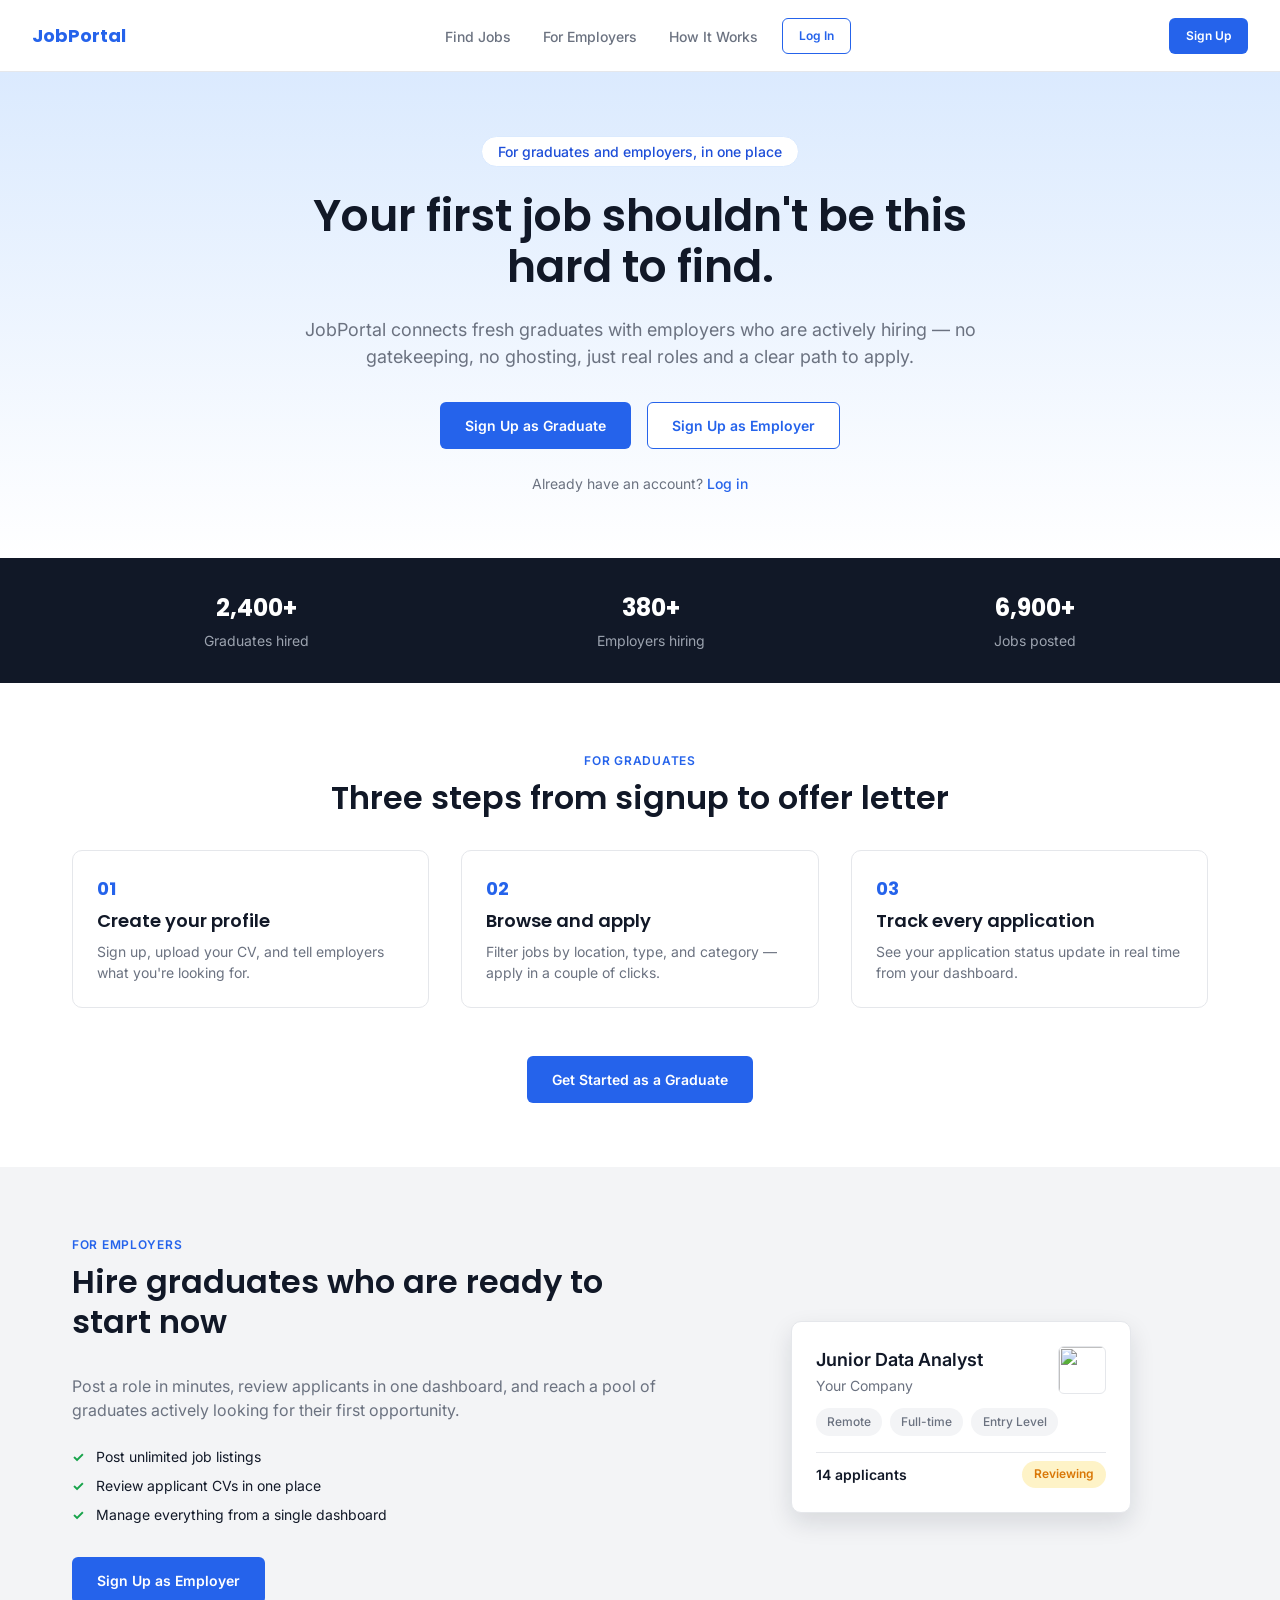
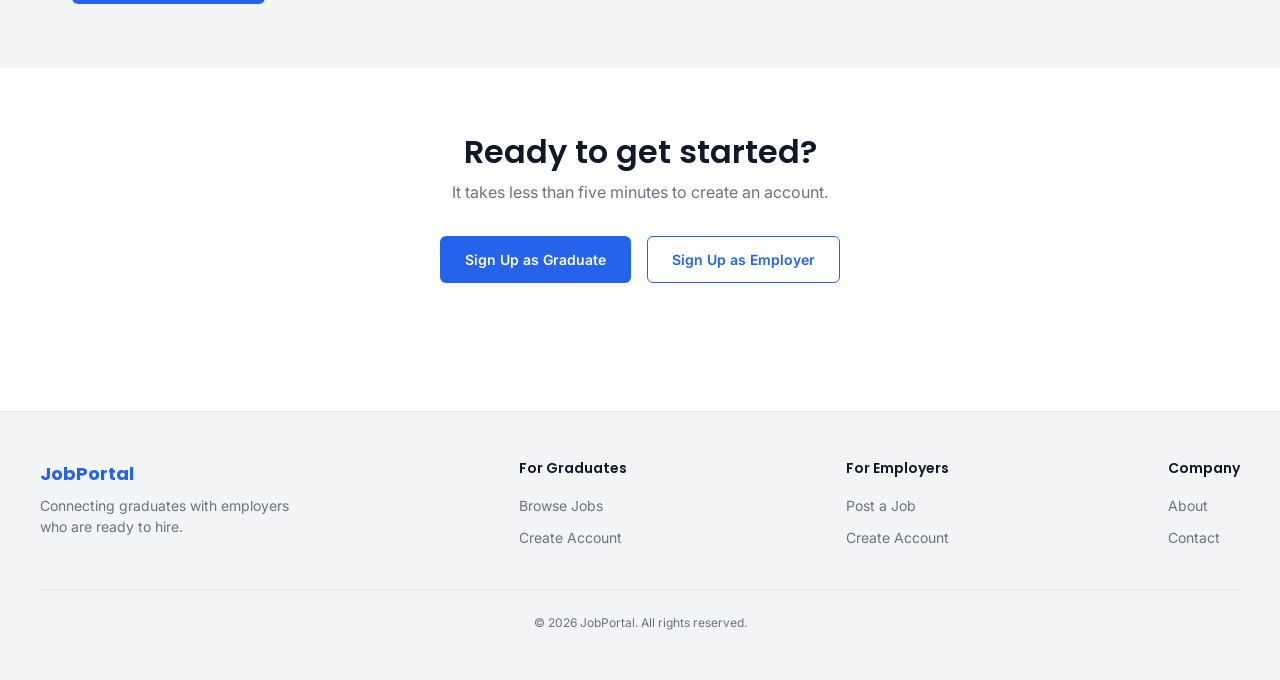
==== index.html @ 9f1671d1 "Add files via upload" ====
<!DOCTYPE html>
<html lang="en">
<head>
  <meta charset="UTF-8">
  <title>JobPortal — Where Graduates Meet Employers</title>
  <meta name="viewport" content="width=device-width, initial-scale=1.0">
  <meta name="description" content="JobPortal connects fresh graduates with employers ready to hire. Browse jobs, apply in minutes, or post a role and find your next hire.">
  <link rel="preconnect" href="https://fonts.googleapis.com">
  <link href="https://fonts.googleapis.com/css2?family=Poppins:wght@600;700&family=Inter:wght@400;500;600&display=swap" rel="stylesheet">
  <link rel="stylesheet" href="tokens.css">
  <link rel="stylesheet" href="components.css">
  <link rel="stylesheet" href="home.css">
</head>
<body>



  <!-- NAVBAR — all three states live here. JS shows exactly one based
       on auth state; the other two stay hidden via inline style. -->
  <nav class="navbar js-navbar-logged-out" id="navbar-logged-out">
    <a href="index.html" class="navbar__logo">JobPortal</a>
   <div class="navbar__mobile-menu js-navbar-links">
  <ul class="navbar__links">
     <li><a href="index.html">Find Jobs</a></li>
      <li><a href="#for-employers">For Employers</a></li>
      <li><a href="#how-it-works">How It Works</a></li>
  </ul>
  <a href="login.html" class="btn btn--secondary btn--sm">Log In</a>
</div>
<div class="navbar__actions">
  <a href="signup.html" class="btn btn--primary btn--sm">Sign Up</a>
</div>
    <button class="navbar__toggle js-navbar-toggle" aria-label="Open menu">&#9776;</button>
  </nav>

  <nav class="navbar js-navbar-graduate" id="navbar-graduate" style="display:none;">
    <a href="graduate-dashboard.html" class="navbar__logo">JobPortal</a>
     <div class="navbar__mobile-menu js-navbar-links">
  <ul class="navbar__links">
    <li><a href="listings.html">Find Jobs</a></li>
    <li><a href="graduate-dashboard.html">My Applications</a></li>
  </ul>
  <a href="edit-profile.html">
    <img src="https://via.placeholder.com/36" alt="Profile picture" class="navbar__avatar js-navbar-avatar">
  </a>
  <button class="btn btn--secondary btn--sm js-logout-btn">
    <span class="spinner js-logout-spinner" hidden></span>
    <span class="js-logout-text">Log Out</span>
  </button>
</div>
<div class="navbar__actions"></div>
    <button class="navbar__toggle js-navbar-toggle" aria-label="Open menu">&#9776;</button>
  </nav>

  <nav class="navbar js-navbar-employer" id="navbar-employer" style="display:none;">
    <a href="employer-dashboard.html" class="navbar__logo">JobPortal</a>
     <div class="navbar__mobile-menu js-navbar-links">
  <ul class="navbar__links">
    <li><a href="employer-dashboard.html">Dashboard</a></li>
    <li><a href="listings.html">Browse Listings</a></li>
    <li><a href="post-job.html">Post a Job</a></li>
  </ul>
  <a href="company-profile.html">
    <img src="https://via.placeholder.com/36" alt="Company logo" class="navbar__avatar js-navbar-avatar">
  </a>
  <button class="btn btn--secondary btn--sm js-logout-btn">
    <span class="spinner js-logout-spinner" hidden></span>
    <span class="js-logout-text">Log Out</span>
  </button>
</div>
<div class="navbar__actions">
  <a href="post-job.html" class="btn btn--primary btn--sm">+ Post Job</a>
</div>
    <button class="navbar__toggle js-navbar-toggle" aria-label="Open menu">&#9776;</button>
  </nav>

  <!-- ============================================================
       HERO
  ============================================================= -->
  <header class="hero">
    <div class="hero__inner">
      <span class="hero__eyebrow">For graduates and employers, in one place</span>
      <h1 class="hero__title">Your first job shouldn't be this hard to find.</h1>
      <p class="hero__subtitle">
        JobPortal connects fresh graduates with employers who are actively hiring —
        no gatekeeping, no ghosting, just real roles and a clear path to apply.
      </p>
      <div class="hero__actions">
        <a href="signup.html?role=graduate" class="btn btn--primary">Sign Up as Graduate</a>
        <a href="signup.html?role=employer" class="btn btn--secondary">Sign Up as Employer</a>
      </div>
      <p class="hero__note">Already have an account? <a href="login.html">Log in</a></p>
    </div>
  </header>

  <!-- ============================================================
       STATS BAR
  ============================================================= -->
  <section class="stats">
    <div class="stats__inner">
      <div class="stat">
        <span class="stat__number">2,400+</span>
        <span class="stat__label">Graduates hired</span>
      </div>
      <div class="stat">
        <span class="stat__number">380+</span>
        <span class="stat__label">Employers hiring</span>
      </div>
      <div class="stat">
        <span class="stat__number">6,900+</span>
        <span class="stat__label">Jobs posted</span>
      </div>
    </div>
  </section>

  <!-- ============================================================
       HOW IT WORKS (for graduates)
  ============================================================= -->
  <section class="how-it-works" id="how-it-works">
    <div class="section-inner">
      <span class="section__eyebrow">For Graduates</span>
      <h2 class="section__title">Three steps from signup to offer letter</h2>
      <div class="steps">
        <div class="step">
          <span class="step__number">01</span>
          <h3 class="step__title">Create your profile</h3>
          <p class="step__desc">Sign up, upload your CV, and tell employers what you're looking for.</p>
        </div>
        <div class="step">
          <span class="step__number">02</span>
          <h3 class="step__title">Browse and apply</h3>
          <p class="step__desc">Filter jobs by location, type, and category — apply in a couple of clicks.</p>
        </div>
        <div class="step">
          <span class="step__number">03</span>
          <h3 class="step__title">Track every application</h3>
          <p class="step__desc">See your application status update in real time from your dashboard.</p>
        </div>
      </div>
      <a href="signup.html?role=graduate" class="btn btn--primary">Get Started as a Graduate</a>
    </div>
  </section>

  <!-- ============================================================
       FOR EMPLOYERS
  ============================================================= -->
  <section class="for-employers" id="for-employers">
    <div class="section-inner for-employers__grid">
      <div class="for-employers__copy">
        <span class="section__eyebrow">For Employers</span>
        <h2 class="section__title">Hire graduates who are ready to start now</h2>
        <p class="for-employers__desc">
          Post a role in minutes, review applicants in one dashboard, and reach a
          pool of graduates actively looking for their first opportunity.
        </p>
        <ul class="for-employers__list">
          <li>Post unlimited job listings</li>
          <li>Review applicant CVs in one place</li>
          <li>Manage everything from a single dashboard</li>
        </ul>
        <a href="signup.html?role=employer" class="btn btn--primary">Sign Up as Employer</a>
      </div>
      <div class="for-employers__card">
        <div class="job-card">
          <div class="job-card__top">
            <div>
              <div class="job-card__title">Junior Data Analyst</div>
              <div class="job-card__company">Your Company</div>
            </div>
            <img src="https://via.placeholder.com/48" alt="" class="job-card__logo">
          </div>
          <div class="job-card__meta">
            <span class="job-card__tag">Remote</span>
            <span class="job-card__tag">Full-time</span>
            <span class="job-card__tag">Entry Level</span>
          </div>
          <div class="job-card__footer">
            <span class="job-card__salary">14 applicants</span>
            <span class="status-pill status-pill--pending">Reviewing</span>
          </div>
        </div>
      </div>
    </div>
  </section>

  <!-- ============================================================
       FINAL CTA
  ============================================================= -->
  <section class="final-cta">
    <div class="section-inner final-cta__inner">
      <h2 class="section__title">Ready to get started?</h2>
      <p class="final-cta__desc">It takes less than five minutes to create an account.</p>
      <div class="hero__actions">
        <a href="signup.html?role=graduate" class="btn btn--primary">Sign Up as Graduate</a>
        <a href="signup.html?role=employer" class="btn btn--secondary">Sign Up as Employer</a>
      </div>
    </div>
  </section>

  <!-- FOOTER -->
  <footer class="footer">
    <div class="footer__inner">
      <div class="footer__col">
        <div class="footer__brand">JobPortal</div>
        <p style="font-size: var(--fs-sm); color: var(--color-text-muted); max-width: 260px;">
          Connecting graduates with employers who are ready to hire.
        </p>
      </div>
      <div class="footer__col">
        <h4>For Graduates</h4>
        <ul>
          <li><a href="signup.html">Browse Jobs</a></li>
          <li><a href="signup.html">Create Account</a></li>
        </ul>
      </div>
      <div class="footer__col">
        <h4>For Employers</h4>
        <ul>
          <li><a href="signup.html?role=employer">Post a Job</a></li>
          <li><a href="signup.html">Create Account</a></li>
        </ul>
      </div>
      <div class="footer__col">
        <h4>Company</h4>
        <ul>
          <li><a href="about.html">About</a></li>
          <li><a href="Contact.html">Contact</a></li>
        </ul>
      </div>
    </div>
    <div class="footer__bottom">
      &copy; 2026 JobPortal. All rights reserved.
    </div>
  </footer>

  <script type="module" src="home.js"></script>
</body>
</html>
---- tokens.css ----
/* ==========================================================================
   DESIGN TOKENS
   Shared CSS custom properties used across every page.
   Link this file FIRST in every HTML page, before any other stylesheet.
   ========================================================================== */

:root {
  /* ---- Brand / Accent Colors ---- */
  --color-primary: #2563eb; /* main accent - blue (trust/corporate) */
  --color-primary-dark: #1d4ed8; /* hover states */
  --color-primary-light: #dbeafe; /* soft backgrounds, badges */

  /* ---- Status Colors (job application states, alerts) ---- */
  --color-success: #16a34a; /* accepted / approved */
  --color-danger: #dc2626; /* rejected / errors */
  --color-warning: #d97706; /* pending */

  /* ---- Neutrals ---- */
  --color-text: #111827; /* near-black, body text */
  --color-text-muted: #6b7280; /* secondary text, labels */
  --color-border: #e5e7eb; /* dividers, input borders */
  --color-bg: #ffffff; /* page background */
  --color-bg-soft: #f3f4f6; /* section backgrounds, cards */
  --color-white: #ffffff;

  /* ---- Typography ---- */
  --font-heading: 'Poppins', sans-serif;
  --font-body: 'Inter', sans-serif;

  --fs-xs: 0.75rem; /* 12px - small labels */
  --fs-sm: 0.875rem; /* 14px - form hints, meta text */
  --fs-base: 1rem; /* 16px - body text */
  --fs-lg: 1.125rem; /* 18px - subheadings */
  --fs-xl: 1.5rem; /* 24px - section titles */
  --fs-2xl: 2rem; /* 32px - page titles */
  --fs-3xl: 2.75rem; /* 44px - hero heading */

  --fw-regular: 400;
  --fw-medium: 500;
  --fw-semibold: 600;
  --fw-bold: 700;

  /* ---- Spacing Scale ---- */
  --space-xs: 0.25rem; /* 4px */
  --space-sm: 0.5rem; /* 8px */
  --space-md: 1rem; /* 16px */
  --space-lg: 1.5rem; /* 24px */
  --space-xl: 2rem; /* 32px */
  --space-2xl: 3rem; /* 48px */
  --space-3xl: 4rem; /* 64px */

  /* ---- Layout ---- */
  --max-width: 1200px; /* main content container width */
  --navbar-height: 72px;

  /* ---- Radius ---- */
  --radius-sm: 6px; /* inputs, small buttons */
  --radius-md: 10px; /* cards */
  --radius-lg: 16px; /* modals, larger panels */
  --radius-full: 999px; /* pills, avatars */

  /* ---- Shadows ---- */
  --shadow-sm: 0 1px 2px rgba(17, 24, 39, 0.06);
  --shadow-md: 0 4px 12px rgba(17, 24, 39, 0.08);
  --shadow-lg: 0 10px 24px rgba(17, 24, 39, 0.12);

  /* ---- Transitions ---- */
  --transition-fast: 0.15s ease;
  --transition-base: 0.25s ease;
}

/* ---- Basic Reset (kept minimal, not opinionated about layout) ---- */
* {
  margin: 0;
  padding: 0;
  box-sizing: border-box;
}

body {
  font-family: var(--font-body);
  font-size: var(--fs-base);
  color: var(--color-text);
  background-color: var(--color-bg);
  line-height: 1.5;
}

h1, h2, h3, h4, h5, h6 {
  font-family: var(--font-heading);
  font-weight: var(--fw-semibold);
  line-height: 1.25;
}

a {
  text-decoration: none;
  color: inherit;
}

img {
  max-width: 100%;
  display: block;
}

button {
  font-family: var(--font-body);
  cursor: pointer;
}
---- components.css ----
/* ==========================================================================
   SHARED COMPONENTS
   Link this AFTER tokens.css, BEFORE your page-specific CSS, on every page.
   ========================================================================== */

/* ---------------------------------------------------------------------------
   NAVBAR
--------------------------------------------------------------------------- */

.toast {
  position: fixed;
  top: -80px;
  left: 50%;
  transform: translateX(-50%);
  display: flex;
  align-items: center;
  gap: var(--space-sm);
  background-color: var(--color-text);
  color: var(--color-white);
  padding: var(--space-md) var(--space-lg);
  border-radius: var(--radius-md);
  box-shadow: var(--shadow-lg);
  font-size: var(--fs-sm);
  font-weight: var(--fw-medium);
  z-index: 300;
  transition: top 0.35s ease;
}

.toast[hidden] {
  display: none;
}

.toast--visible {
  top: 24px;
}

.toast__icon {
  font-size: var(--fs-base);
}





.info-banner {
  background-color: var(--color-primary-light);
  color: var(--color-primary-dark);
  border: 1px solid var(--color-primary);
  border-radius: var(--radius-sm);
  padding: var(--space-md);
  font-size: var(--fs-sm);
  margin-bottom: var(--space-lg);
}

.navbar {
  height: var(--navbar-height);
  display: flex;
  align-items: center;
  justify-content: space-between;
  padding: 0 var(--space-xl);
  border-bottom: 1px solid var(--color-border);
  background-color: var(--color-white);
  position: sticky;
  top: 0;
  z-index: 100;
}

.navbar__logo {
  font-family: var(--font-heading);
  font-size: var(--fs-lg);
  font-weight: var(--fw-bold);
  color: var(--color-primary);
}

.navbar__links {
  display: flex;
  align-items: center;
  gap: var(--space-xl);
  list-style: none;
}

.navbar__links a {
  font-size: var(--fs-sm);
  font-weight: var(--fw-medium);
  color: var(--color-text-muted);
  transition: color var(--transition-fast);
}

.navbar__links a:hover,
.navbar__links a.active {
  color: var(--color-primary);
}

.navbar__actions {
  display: flex;
  align-items: center;
  gap: var(--space-md);
}

.navbar__avatar {
  width: 36px;
  height: 36px;
  border-radius: var(--radius-full);
  object-fit: cover;
  border: 1px solid var(--color-border);
}

.navbar__toggle {
  display: none;
  background: none;
  border: none;
  font-size: var(--fs-xl);
  color: var(--color-text);
}

/* Wrapper used on mobile: holds the links + whichever action buttons
   should collapse into the hamburger dropdown (e.g. Log Out, Log In).
   On desktop this just behaves like a normal inline flex row. */
.navbar__mobile-menu {
  display: flex;
  align-items: center;
  gap: var(--space-lg);
}

@media (max-width: 768px) {
  .navbar__mobile-menu {
    display: none;
  }

  /* JS toggles this class (see navbar.js pattern) to reveal the dropdown */
  .navbar__mobile-menu.navbar__links--open {
    display: flex;
    flex-direction: column;
    align-items: flex-start;
    position: absolute;
    top: var(--navbar-height);
    left: 0;
    right: 0;
    background-color: var(--color-white);
    padding: var(--space-lg);
    border-bottom: 1px solid var(--color-border);
    gap: var(--space-md);
    z-index: 150;
    box-shadow: var(--shadow-md);
  }

  .navbar__mobile-menu .navbar__links {
    flex-direction: column;
    align-items: flex-start;
    gap: var(--space-md);
    width: 100%;
  }

  .navbar__toggle {
    display: block;
  }
}

/* ---------------------------------------------------------------------------
   FOOTER
--------------------------------------------------------------------------- */
.footer {
  background-color: var(--color-bg-soft);
  border-top: 1px solid var(--color-border);
  padding: var(--space-2xl) var(--space-xl);
  margin-top: var(--space-3xl);
}

.footer__inner {
  max-width: var(--max-width);
  margin: 0 auto;
  display: flex;
  flex-wrap: wrap;
  justify-content: space-between;
  gap: var(--space-xl);
}

.footer__brand {
  font-family: var(--font-heading);
  font-weight: var(--fw-bold);
  font-size: var(--fs-lg);
  color: var(--color-primary);
  margin-bottom: var(--space-sm);
}

.footer__col h4 {
  font-size: var(--fs-sm);
  font-weight: var(--fw-semibold);
  margin-bottom: var(--space-md);
  color: var(--color-text);
}

.footer__col ul {
  list-style: none;
}

.footer__col li {
  margin-bottom: var(--space-sm);
}

.footer__col a {
  font-size: var(--fs-sm);
  color: var(--color-text-muted);
  transition: color var(--transition-fast);
}

.footer__col a:hover {
  color: var(--color-primary);
}

.footer__bottom {
  max-width: var(--max-width);
  margin: var(--space-xl) auto 0;
  padding-top: var(--space-lg);
  border-top: 1px solid var(--color-border);
  font-size: var(--fs-xs);
  color: var(--color-text-muted);
  text-align: center;
}

/* ---------------------------------------------------------------------------
   BUTTONS
--------------------------------------------------------------------------- */
.btn {
  display: inline-flex;
  align-items: center;
  justify-content: center;
  gap: var(--space-sm);
  padding: 0.75rem 1.5rem;
  font-size: var(--fs-sm);
  font-weight: var(--fw-semibold);
  border-radius: var(--radius-sm);
  border: 1px solid transparent;
  transition: background-color var(--transition-fast), border-color var(--transition-fast), color var(--transition-fast);
}

.btn[hidden] {
  display: none;
}

.btn:focus-visible {
  outline: 2px solid var(--color-primary);
  outline-offset: 2px;
}

.btn--primary {
  background-color: var(--color-primary);
  color: var(--color-white);
}
.btn--primary:hover {
  background-color: var(--color-primary-dark);
}

.btn--secondary {
  background-color: var(--color-white);
  color: var(--color-primary);
  border-color: var(--color-primary);
}
.btn--secondary:hover {
  background-color: var(--color-primary-light);
}

.btn--danger {
  background-color: var(--color-white);
  color: var(--color-danger);
  border-color: var(--color-danger);
}
.btn--danger:hover {
  background-color: var(--color-danger);
  color: var(--color-white);
}

.btn--full {
  width: 100%;
}

.btn--sm {
  padding: 0.5rem 1rem;
  font-size: var(--fs-xs);
}

/* ---------------------------------------------------------------------------
   SPINNER
--------------------------------------------------------------------------- */
.spinner {
  display: inline-block;
  width: 16px;
  height: 16px;
  border: 2px solid rgba(255, 255, 255, 0.4);
  border-top-color: var(--color-white);
  border-radius: 50%;
  animation: spin 0.6s linear infinite;
}

.spinner[hidden] {
  display: none;
}

.btn--secondary .spinner,
.btn--danger .spinner {
  border: 2px solid rgba(37, 99, 235, 0.25);
  border-top-color: var(--color-primary);
}

.btn--danger .spinner {
  border-color: rgba(220, 38, 38, 0.25);
  border-top-color: var(--color-danger);
}

@keyframes spin {
  to { transform: rotate(360deg); }
}

/* ---------------------------------------------------------------------------
   SKELETON LOADING
--------------------------------------------------------------------------- */
.skeleton {
  background: linear-gradient(90deg, #e5e7eb 25%, #f3f4f6 50%, #e5e7eb 75%);
  background-size: 200% 100%;
  animation: skeleton-shimmer 1.5s ease-in-out infinite;
  border-radius: var(--radius-sm);
}

@keyframes skeleton-shimmer {
  0% { background-position: 200% 0; }
  100% { background-position: -200% 0; }
}

/* ---------------------------------------------------------------------------
   FORM INPUTS
--------------------------------------------------------------------------- */
.form-group {
  margin-bottom: var(--space-lg);
}

.form-group label {
  display: block;
  font-size: var(--fs-sm);
  font-weight: var(--fw-medium);
  color: var(--color-text);
  margin-bottom: var(--space-sm);
}

.form-group .form-hint {
  display: block;
  font-size: var(--fs-xs);
  color: var(--color-text-muted);
  margin-top: var(--space-xs);
}

.form-input,
.form-select,
.form-textarea {
  width: 100%;
  padding: 0.7rem 1rem;
  font-family: var(--font-body);
  font-size: var(--fs-base);
  color: var(--color-text);
  background-color: var(--color-white);
  border: 1px solid var(--color-border);
  border-radius: var(--radius-sm);
  transition: border-color var(--transition-fast), box-shadow var(--transition-fast);
}

.form-input:focus,
.form-select:focus,
.form-textarea:focus {
  outline: none;
  border-color: var(--color-primary);
  box-shadow: 0 0 0 3px var(--color-primary-light);
}

.form-input.is-invalid,
.form-select.is-invalid,
.form-textarea.is-invalid {
  border-color: var(--color-danger);
}

.form-error {
  display: block;
  font-size: var(--fs-xs);
  color: var(--color-danger);
  margin-top: var(--space-xs);
}

.form-textarea {
  resize: vertical;
  min-height: 120px;
}

.role-toggle {
  display: flex;
  gap: var(--space-md);
  margin-bottom: var(--space-xl);
}

.role-toggle input {
  display: none;
}

.role-toggle label {
  flex: 1;
  text-align: center;
  padding: var(--space-md);
  border: 1px solid var(--color-border);
  border-radius: var(--radius-sm);
  font-weight: var(--fw-medium);
  color: var(--color-text-muted);
  cursor: pointer;
  transition: all var(--transition-fast);
}

.role-toggle input:checked + label {
  border-color: var(--color-primary);
  background-color: var(--color-primary-light);
  color: var(--color-primary);
}

/* ---------------------------------------------------------------------------
   AUTH LAYOUT
--------------------------------------------------------------------------- */
.auth-page {
  min-height: calc(100vh - var(--navbar-height));
  display: flex;
  align-items: center;
  justify-content: center;
  background-color: var(--color-bg-soft);
  padding: var(--space-2xl) var(--space-md);
}

.auth-card {
  width: 100%;
  max-width: 420px;
  background-color: var(--color-white);
  border: 1px solid var(--color-border);
  border-radius: var(--radius-lg);
  box-shadow: var(--shadow-md);
  padding: var(--space-2xl);
}

.auth-card__title {
  font-size: var(--fs-xl);
  margin-bottom: var(--space-xs);
  text-align: center;
}

.auth-card__subtitle {
  font-size: var(--fs-sm);
  color: var(--color-text-muted);
  text-align: center;
  margin-bottom: var(--space-xl);
}

.auth-card__footer {
  text-align: center;
  font-size: var(--fs-sm);
  color: var(--color-text-muted);
  margin-top: var(--space-lg);
}

.auth-card__footer a {
  color: var(--color-primary);
  font-weight: var(--fw-medium);
}

.auth-divider {
  display: flex;
  align-items: center;
  gap: var(--space-md);
  margin: var(--space-lg) 0;
  font-size: var(--fs-xs);
  color: var(--color-text-muted);
}

.auth-divider::before,
.auth-divider::after {
  content: "";
  flex: 1;
  height: 1px;
  background-color: var(--color-border);
}

.auth-alert {
  font-size: var(--fs-sm);
  padding: var(--space-md);
  border-radius: var(--radius-sm);
  margin-bottom: var(--space-lg);
  display: none;
}

.auth-alert--error {
  background-color: #fee2e2;
  color: var(--color-danger);
  border: 1px solid #fecaca;
}

.auth-alert--success {
  background-color: #dcfce7;
  color: var(--color-success);
  border: 1px solid #bbf7d0;
}

.checkbox-label {
  display: flex;
  align-items: flex-start;
  gap: var(--space-sm);
  font-size: var(--fs-sm);
  color: var(--color-text-muted);
  cursor: pointer;
}

.checkbox-label input[type="checkbox"] {
  margin-top: 3px;
  width: 16px;
  height: 16px;
  accent-color: var(--color-primary);
  flex-shrink: 0;
}

.checkbox-label a {
  color: var(--color-primary);
  font-weight: var(--fw-medium);
}

.back-link {
  display: inline-block;
  font-size: var(--fs-sm);
  color: var(--color-text-muted);
  margin-bottom: var(--space-lg);
  font-weight: var(--fw-medium);
}

.back-link:hover {
  color: var(--color-primary);
}

/* ---------------------------------------------------------------------------
   PROFILE PAGE LAYOUT
--------------------------------------------------------------------------- */
.profile-page {
  max-width: 720px;
  margin: 0 auto;
  padding: var(--space-xl);
}

.profile-page__title {
  font-size: var(--fs-2xl);
  margin-bottom: var(--space-xs);
}

.profile-page__subtitle {
  font-size: var(--fs-base);
  color: var(--color-text-muted);
  margin-bottom: var(--space-xl);
}

.profile-layout {
  display: flex;
  flex-direction: column;
  gap: var(--space-lg);
}

.profile-card {
  background-color: var(--color-white);
  border: 1px solid var(--color-border);
  border-radius: var(--radius-md);
  padding: var(--space-xl);
}

.profile-card__title {
  font-size: var(--fs-lg);
  margin-bottom: var(--space-lg);
}

.profile-card__desc {
  font-size: var(--fs-sm);
  color: var(--color-text-muted);
  margin-bottom: var(--space-lg);
}

.profile-card--danger {
  border-color: #fecaca;
  background-color: #fef2f2;
}

.profile-card--danger .profile-card__title {
  color: var(--color-danger);
}

.photo-upload {
  display: flex;
  align-items: center;
  gap: var(--space-lg);
}

.photo-upload__preview {
  width: 96px;
  height: 96px;
  border-radius: var(--radius-full);
  object-fit: cover;
  border: 1px solid var(--color-border);
  flex-shrink: 0;
}

label.btn {
  cursor: pointer;
  display: inline-flex;
  margin-bottom: var(--space-sm);
}

@media (max-width: 600px) {
  .photo-upload {
    flex-direction: column;
    text-align: center;
  }
}

/* ---------------------------------------------------------------------------
   STATS ROW
--------------------------------------------------------------------------- */
.stats-row {
  display: grid;
  grid-template-columns: repeat(4, 1fr);
  gap: var(--space-lg);
  margin-bottom: var(--space-2xl);
}

.stat-box {
  background-color: var(--color-white);
  border: 1px solid var(--color-border);
  border-radius: var(--radius-md);
  padding: var(--space-lg);
  text-align: center;
}

.stat-box__number {
  display: block;
  font-family: var(--font-heading);
  font-size: var(--fs-2xl);
  font-weight: var(--fw-bold);
  color: var(--color-primary);
}

.stat-box__label {
  display: block;
  font-size: var(--fs-sm);
  color: var(--color-text-muted);
  margin-top: var(--space-xs);
}

@media (max-width: 768px) {
  .stats-row {
    grid-template-columns: repeat(2, 1fr);
  }
}

/* ---------------------------------------------------------------------------
   EMPTY STATE
--------------------------------------------------------------------------- */
.empty-state {
  text-align: center;
  padding: var(--space-3xl) var(--space-xl);
  background-color: var(--color-bg-soft);
  border-radius: var(--radius-md);
}

.empty-state__title {
  font-size: var(--fs-lg);
  font-weight: var(--fw-semibold);
  margin-bottom: var(--space-sm);
}

.empty-state__desc {
  font-size: var(--fs-sm);
  color: var(--color-text-muted);
  margin-bottom: var(--space-lg);
}

/* ---------------------------------------------------------------------------
   JOB CARD
--------------------------------------------------------------------------- */
.job-card {
  display: flex;
  flex-direction: column;
  gap: var(--space-sm);
  padding: var(--space-lg);
  background-color: var(--color-white);
  border: 1px solid var(--color-border);
  border-radius: var(--radius-md);
  transition: box-shadow var(--transition-fast), transform var(--transition-fast);
}

.job-card:hover {
  box-shadow: var(--shadow-md);
  transform: translateY(-2px);
}

.job-card__top {
  display: flex;
  justify-content: space-between;
  align-items: flex-start;
  gap: var(--space-md);
}

.job-card__title {
  font-size: var(--fs-lg);
  font-weight: var(--fw-semibold);
  color: var(--color-text);
}

.job-card__company {
  font-size: var(--fs-sm);
  color: var(--color-text-muted);
  margin-top: 2px;
}

.job-card__logo {
  width: 48px;
  height: 48px;
  border-radius: var(--radius-sm);
  object-fit: cover;
  border: 1px solid var(--color-border);
  flex-shrink: 0;
}

.job-card__meta {
  display: flex;
  flex-wrap: wrap;
  gap: var(--space-sm);
  margin-top: var(--space-xs);
}

.job-card__tag {
  font-size: var(--fs-xs);
  font-weight: var(--fw-medium);
  padding: 0.3rem 0.7rem;
  border-radius: var(--radius-full);
  background-color: var(--color-bg-soft);
  color: var(--color-text-muted);
}

.job-card__footer {
  display: flex;
  justify-content: space-between;
  align-items: center;
  margin-top: var(--space-sm);
  padding-top: var(--space-sm);
  border-top: 1px solid var(--color-border);
}

.job-card__salary {
  font-size: var(--fs-sm);
  font-weight: var(--fw-semibold);
  color: var(--color-text);
}

.status-pill {
  font-size: var(--fs-xs);
  font-weight: var(--fw-semibold);
  padding: 0.3rem 0.75rem;
  border-radius: var(--radius-full);
  text-transform: capitalize;
}

.status-pill--pending {
  background-color: #fef3c7;
  color: var(--color-warning);
}

.status-pill--accepted {
  background-color: #dcfce7;
  color: var(--color-success);
}

.status-pill--rejected {
  background-color: #fee2e2;
  color: var(--color-danger);
}

/* ---------------------------------------------------------------------------
   NOTIFICATIONS
   Bell icon + unread badge + dropdown panel. Used in the graduate,
   employer, and admin navbars (not the logged-out one).
--------------------------------------------------------------------------- */
.notification-bell {
  position: relative;
  background: none;
  border: none;
  font-size: var(--fs-lg);
  color: var(--color-text-muted);
  padding: var(--space-xs);
  line-height: 1;
}

.notification-bell:hover {
  color: var(--color-text);
}

.notification-badge {
  position: absolute;
  top: -2px;
  right: -2px;
  min-width: 16px;
  height: 16px;
  padding: 0 4px;
  background-color: var(--color-danger);
  color: var(--color-white);
  font-size: 10px;
  font-weight: var(--fw-bold);
  border-radius: var(--radius-full);
  display: flex;
  align-items: center;
  justify-content: center;
  line-height: 1;
}

.notification-badge[hidden] {
  display: none;
}

.notification-dropdown {
  position: absolute;
  top: calc(100% + var(--space-sm));
  right: 0;
  width: 340px;
  max-width: 90vw;
  max-height: 420px;
  overflow-y: auto;
  background-color: var(--color-white);
  border: 1px solid var(--color-border);
  border-radius: var(--radius-md);
  box-shadow: var(--shadow-lg);
  z-index: 200;
}

.notification-dropdown[hidden] {
  display: none;
}

.notification-dropdown__header {
  display: flex;
  justify-content: space-between;
  align-items: center;
  padding: var(--space-md) var(--space-lg);
  border-bottom: 1px solid var(--color-border);
}

.notification-dropdown__title {
  font-size: var(--fs-sm);
  font-weight: var(--fw-semibold);
}

.notification-dropdown__mark-all {
  background: none;
  border: none;
  font-size: var(--fs-xs);
  font-weight: var(--fw-medium);
  color: var(--color-primary);
}

.notification-item {
  display: block;
  padding: var(--space-md) var(--space-lg);
  border-bottom: 1px solid var(--color-border);
  font-size: var(--fs-sm);
  color: var(--color-text-muted);
}

.notification-item:last-child {
  border-bottom: none;
}

.notification-item--unread {
  background-color: var(--color-primary-light);
  color: var(--color-text);
  font-weight: var(--fw-medium);
}

.notification-item__time {
  display: block;
  font-size: var(--fs-xs);
  color: var(--color-text-muted);
  font-weight: var(--fw-regular);
  margin-top: 2px;
}

.notification-dropdown__empty {
  padding: var(--space-2xl) var(--space-lg);
  text-align: center;
  font-size: var(--fs-sm);
  color: var(--color-text-muted);
}

/* ---------------------------------------------------------------------------
   MODAL
   Shared by Job Details (Apply modal) and Edit Profile (delete account
   confirmation + reauth modals).
--------------------------------------------------------------------------- */
.modal-overlay {
  position: fixed;
  inset: 0;
  background-color: rgba(17, 24, 39, 0.5);
  display: flex;
  align-items: center;
  justify-content: center;
  padding: var(--space-md);
  z-index: 200;
}

.modal-overlay[hidden] {
  display: none;
}

.modal {
  position: relative;
  width: 100%;
  max-width: 420px;
  background-color: var(--color-white);
  border-radius: var(--radius-lg);
  box-shadow: var(--shadow-lg);
  padding: var(--space-2xl);
}

.modal--danger {
  border-top: 4px solid var(--color-danger);
}

.modal__close {
  position: absolute;
  top: var(--space-md);
  right: var(--space-md);
  background: none;
  border: none;
  font-size: var(--fs-xl);
  color: var(--color-text-muted);
  line-height: 1;
}

.modal__close:hover {
  color: var(--color-text);
}

.modal__icon {
  font-size: var(--fs-2xl);
  margin-bottom: var(--space-sm);
}

.modal__title {
  font-size: var(--fs-lg);
  margin-bottom: var(--space-xs);
  padding-right: var(--space-xl);
}

.modal__subtitle {
  font-size: var(--fs-sm);
  color: var(--color-text-muted);
  margin-bottom: var(--space-lg);
---- home.css ----
/* ==========================================================================
   HOME PAGE STYLES
   Link order: tokens.css -> components.css -> home.css
   ========================================================================== */

/* ---- Shared section wrapper used by multiple sections below ---- */
.section-inner {
  max-width: var(--max-width);
  margin: 0 auto;
  padding: var(--space-3xl) var(--space-xl);
}

.section__eyebrow {
  display: inline-block;
  font-size: var(--fs-xs);
  font-weight: var(--fw-semibold);
  color: var(--color-primary);
  text-transform: uppercase;
  letter-spacing: 0.06em;
  margin-bottom: var(--space-sm);
}

.section__title {
  font-size: var(--fs-2xl);
  color: var(--color-text);
  max-width: 640px;
  margin-bottom: var(--space-xl);
}

/* ---------------------------------------------------------------------------
   HERO
--------------------------------------------------------------------------- */
.hero {
  background: linear-gradient(180deg, var(--color-primary-light) 0%, var(--color-white) 100%);
  text-align: center;
  padding: var(--space-3xl) var(--space-xl);
}

.hero__inner {
  max-width: 720px;
  margin: 0 auto;
}

.hero__eyebrow {
  display: inline-block;
  font-size: var(--fs-sm);
  font-weight: var(--fw-medium);
  color: var(--color-primary-dark);
  background-color: var(--color-white);
  padding: var(--space-xs) var(--space-md);
  border-radius: var(--radius-full);
  margin-bottom: var(--space-lg);
  border: 1px solid var(--color-primary-light);
}

.hero__title {
  font-size: var(--fs-3xl);
  line-height: 1.15;
  margin-bottom: var(--space-lg);
}

.hero__subtitle {
  font-size: var(--fs-lg);
  color: var(--color-text-muted);
  margin-bottom: var(--space-xl);
}

.hero__actions {
  display: flex;
  justify-content: center;
  gap: var(--space-md);
  flex-wrap: wrap;
}

.hero__note {
  margin-top: var(--space-lg);
  font-size: var(--fs-sm);
  color: var(--color-text-muted);
}

.hero__note a {
  color: var(--color-primary);
  font-weight: var(--fw-medium);
}

/* ---------------------------------------------------------------------------
   STATS BAR
--------------------------------------------------------------------------- */
.stats {
  background-color: var(--color-text);
}

.stats__inner {
  max-width: var(--max-width);
  margin: 0 auto;
  padding: var(--space-xl);
  display: flex;
  justify-content: space-around;
  flex-wrap: wrap;
  gap: var(--space-lg);
}

.stat {
  text-align: center;
  color: var(--color-white);
}

.stat__number {
  display: block;
  font-family: var(--font-heading);
  font-size: var(--fs-xl);
  font-weight: var(--fw-bold);
}

.stat__label {
  display: block;
  font-size: var(--fs-sm);
  color: #9ca3af;
  margin-top: var(--space-xs);
}

/* ---------------------------------------------------------------------------
   HOW IT WORKS
--------------------------------------------------------------------------- */
.how-it-works {
  text-align: center;
}

.how-it-works .section__title {
  margin-left: auto;
  margin-right: auto;
}

.steps {
  display: grid;
  grid-template-columns: repeat(3, 1fr);
  gap: var(--space-xl);
  margin-bottom: var(--space-2xl);
  text-align: left;
}

.step {
  padding: var(--space-lg);
  border: 1px solid var(--color-border);
  border-radius: var(--radius-md);
}

.step__number {
  display: block;
  font-family: var(--font-heading);
  font-size: var(--fs-lg);
  font-weight: var(--fw-bold);
  color: var(--color-primary);
  margin-bottom: var(--space-sm);
}

.step__title {
  font-size: var(--fs-lg);
  margin-bottom: var(--space-sm);
}

.step__desc {
  font-size: var(--fs-sm);
  color: var(--color-text-muted);
}

/* ---------------------------------------------------------------------------
   FOR EMPLOYERS
--------------------------------------------------------------------------- */
.for-employers {
  background-color: var(--color-bg-soft);
}

.for-employers__grid {
  display: grid;
  grid-template-columns: 1.2fr 1fr;
  gap: var(--space-2xl);
  align-items: center;
}

.for-employers__desc {
  font-size: var(--fs-base);
  color: var(--color-text-muted);
  margin-bottom: var(--space-lg);
}

.for-employers__list {
  list-style: none;
  margin-bottom: var(--space-xl);
}

.for-employers__list li {
  font-size: var(--fs-sm);
  color: var(--color-text);
  padding-left: var(--space-lg);
  position: relative;
  margin-bottom: var(--space-sm);
}

.for-employers__list li::before {
  content: "✓";
  position: absolute;
  left: 0;
  color: var(--color-success);
  font-weight: var(--fw-bold);
}

.for-employers__card {
  display: flex;
  justify-content: center;
}

.for-employers__card .job-card {
  width: 100%;
  max-width: 340px;
  box-shadow: var(--shadow-lg);
}

/* ---------------------------------------------------------------------------
   FINAL CTA
--------------------------------------------------------------------------- */
.final-cta {
  text-align: center;
}

.final-cta__inner {
  display: flex;
  flex-direction: column;
  align-items: center;
}

.final-cta__desc {
  font-size: var(--fs-base);
  color: var(--color-text-muted);
  margin-top: calc(-1 * var(--space-lg));
  margin-bottom: var(--space-xl);
}

/* ---------------------------------------------------------------------------
   RESPONSIVE
--------------------------------------------------------------------------- */
@media (max-width: 768px) {
  .hero__title {
    font-size: var(--fs-2xl);
  }

  .steps {
    grid-template-columns: 1fr;
  }

  .for-employers__grid {
    grid-template-columns: 1fr;
  }

  .for-employers__card {
    order: -1;
  }
}
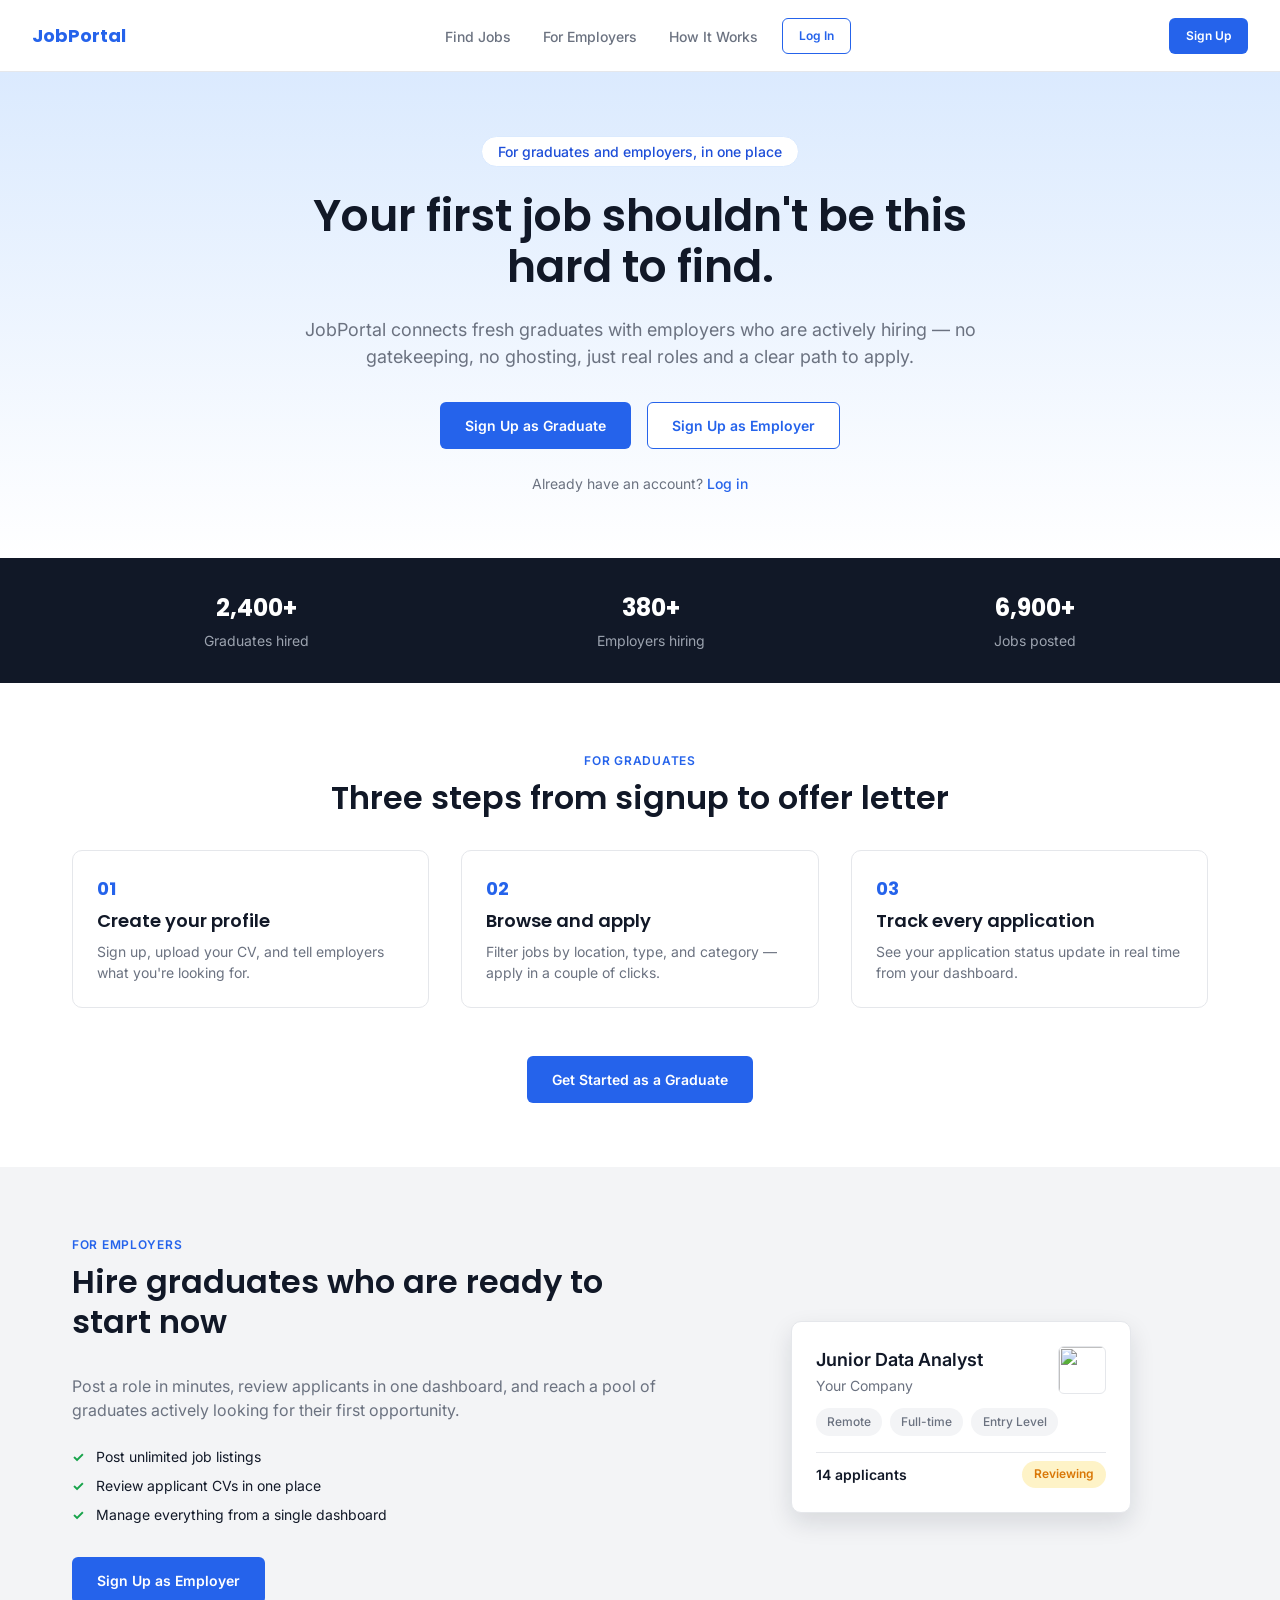
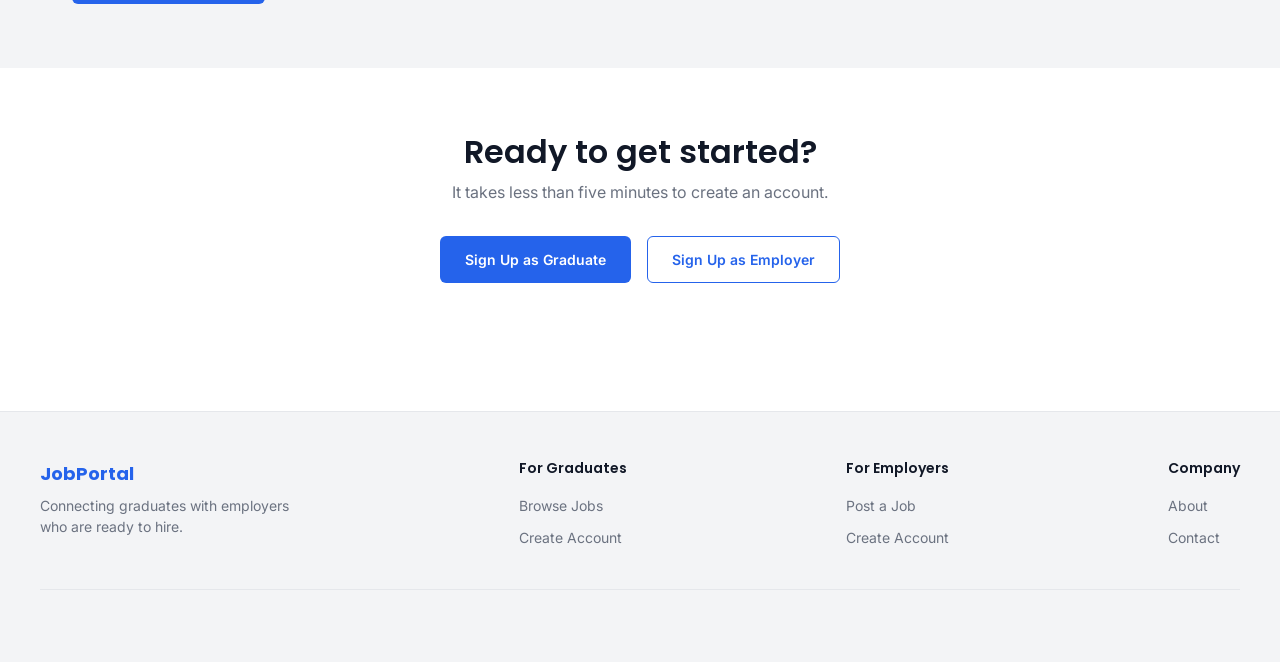
==== commit 81095630: "Restore index.html content" ====
--- a/index.html
+++ b/index.html
@@ -229,7 +229,7 @@
       </div>
     </div>
     <div class="footer__bottom">
-      &copy; 2026 JobPortal. All rights reserved.
+    
     </div>
   </footer>
 
